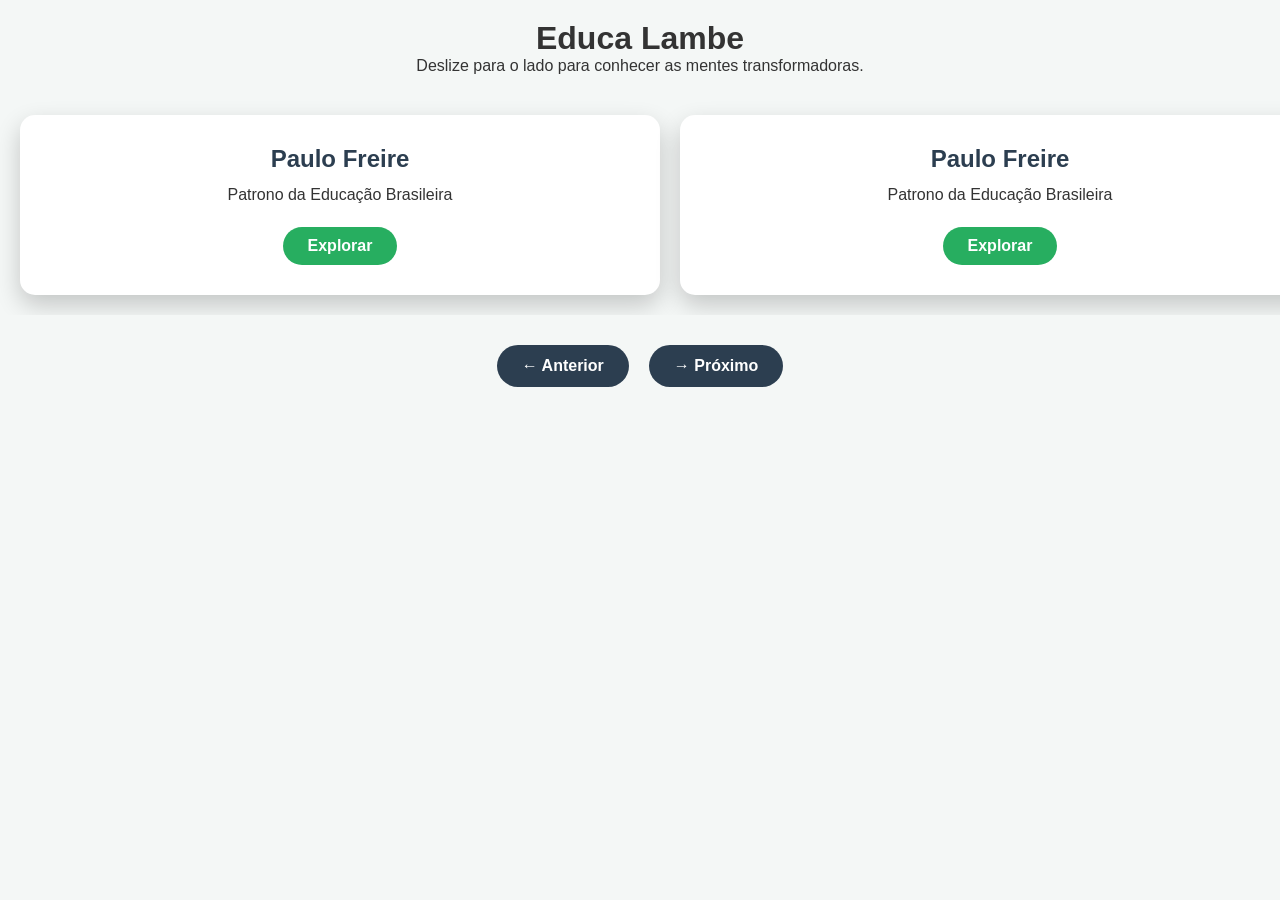
==== index.html @ f8414c54 "Estrutura da página inicial" ====
<!DOCTYPE html>
<html lang="pt-BR">
<head>
    <meta charset="UTF-8">
    <meta name="viewport" content="width=device-width, initial-scale=1.0">
    <title>EducaLambe</title>
    <link rel="stylesheet" href="css/style.css">
</head>
<body>
    <header class="cabecalho">
        <h1>Educa Lambe</h1>
        <p>Deslize para o lado para conhecer as mentes transformadoras.</p>
    </header>
    
    <main class="container">
        <section class="carrossel-swipe">

            <!-- Modelo Card -->
             <article class="cartao">
                <div class="cartao-conteudo">
                    <h2>Paulo Freire</h2>
                    <p>Patrono da Educação Brasileira</p>
                    <a href="paulo-freire.html" class="botao">Explorar</a>
                </div>
             </article>

              <article class="cartao">
                <div class="cartao-conteudo">
                    <h2>Paulo Freire</h2>
                    <p>Patrono da Educação Brasileira</p>
                    <a href="paulo-freire.html" class="botao">Explorar</a>
                </div>
             </article>

              <article class="cartao">
                <div class="cartao-conteudo">
                    <h2>Paulo Freire</h2>
                    <p>Patrono da Educação Brasileira</p>
                    <a href="paulo-freire.html" class="botao">Explorar</a>
                </div>
             </article>
        </section>

        <div class="controles-navegacao">
            <button id="btn-anterior" class="btn-nav">&larr; Anterior</button>
            <button id="btn-proximo" class="btn-nav">&rarr; Próximo</button>
        </div>

    </main>
    <script src="js/script.js"></script>
</body>
</html>
---- css/style.css ----
/*--- Configurações Gerais ---*/
* {
    margin: 0;
    padding: 0;
    box-sizing: border-box;
    font-family: Arial, sans-serif;
}

body {
    background-color: #f4f7f6;
    color: #333;
    overflow-x: hidden;
}

.cabecalho {
    text-align: center;
    padding: 20px;
}

/* -- Carrossel --*/
.carrossel-swipe {
    display: flex;
    overflow-x: auto;
    scroll-snap-type: x mandatory;
    gap: 20px;
    padding: 20px;
    scrollbar-width: none;
}

.carrossel-swipe::-webkit-scrollbar {
    display: none;
}

/*-- Cartões --*/
.cartao {
    flex: 0 0 80vw;
    background-color: #ffffff;
    border-radius: 15px;
    box-shadow: 0 5px 15px rgba(0, 0, 0, 0.1);
    scroll-snap-align: center;
    padding: 30px 20px;
    text-align: center;

    /* Prepara o cartão para a animação em JS */
    transition: transform 0.4s ease, opacity 0.4s ease, box-shadow 0.4s ease;
    opacity: 0.5;
    transform: scale(0.9);
}

/* Dinamismo do Cartão controlado em JS */
.cartao.ativo {
    opacity: 1;
    transform: scale(1);
    box-shadow: 0 10px 25px rgba(0,0,0,0.2);
}

/*-- Textos e botões --*/
.cartao h2 {
    color: #2c3e50;
    margin-bottom: 10px;
}

.cartao p {
    margin-bottom: 20px;
    line-height: 1.5;
}

.botao {
    display: inline-block;
    background-color: #27ae60;
    color: white;
    text-decoration: none;
    padding: 10px 25px;
    border-radius: 25px;
    font-weight: bold;
}

/* --- 6. CONTROLES DE NAVEGAÇÃO (DESKTOP) --- */
.controles-navegacao {
    display: none;
    justify-content: center;
    gap: 20px;
    margin-top: 30px;
}

.btn-nav {
    background-color: #2c3e50;
    color: white;
    border: none;
    padding: 12px 25px;
    border-radius: 30px;
    cursor: pointer;
    font-weight: bold;
    font-size: 1rem;
    transition: background-color 0.3s ease; /* Animação de mudança de cor */
}

.btn-nav:hover {
    background-color: #27ae60;
}

/* --- 7. ADAPTAÇÃO PARA TELAS GRANDES (Media Query) --- */
/* Se a tela tiver pelo menos 768px de largura (Tablets deitados e Computadores) */
@media (min-width: 768px) {
    
    .controles-navegacao {
        display: flex; 
    }

    .cartao {
        flex: 0 0 50vw;
    }
}
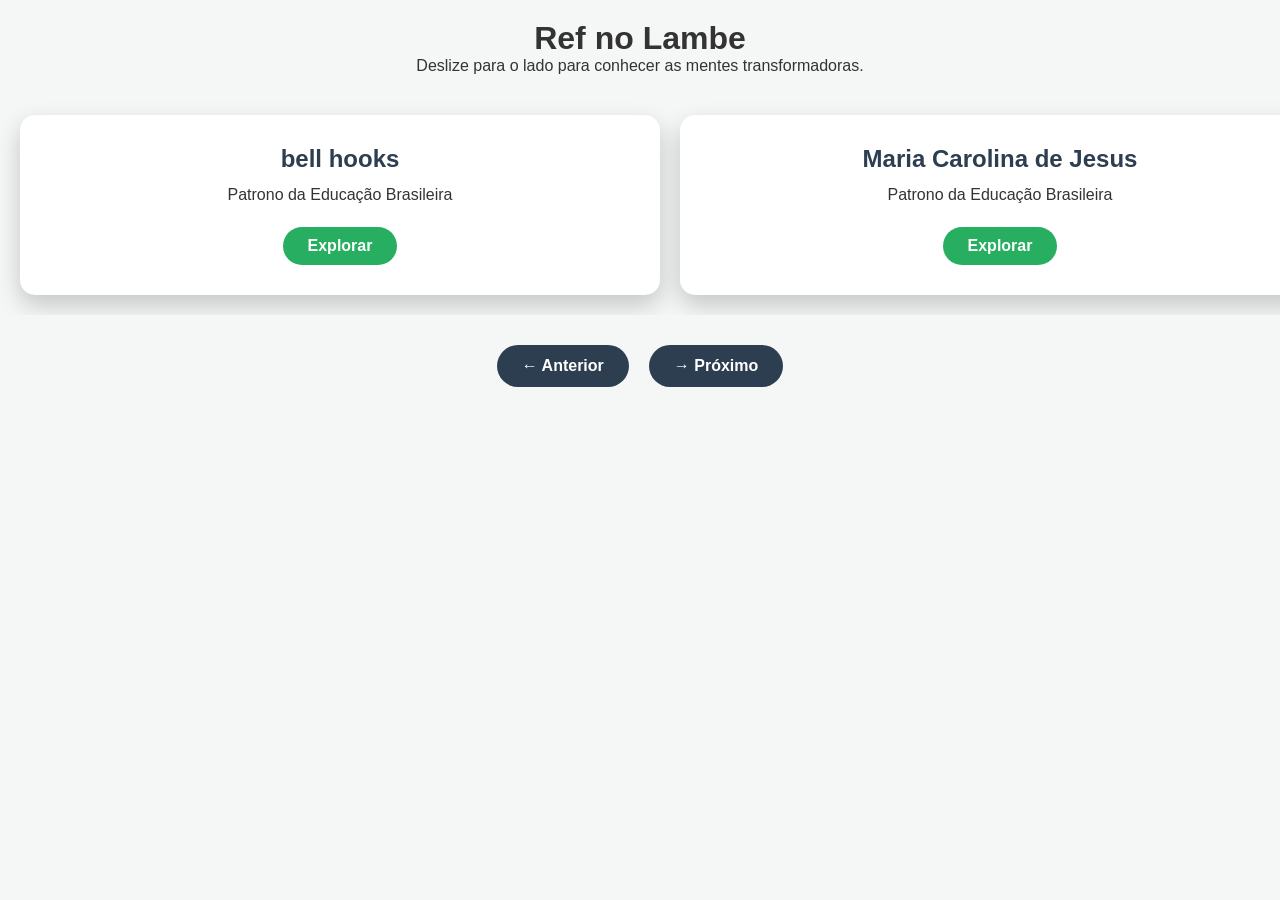
==== commit c7c24fec: "Add: Estruturas das páginas das personalidades" ====
--- a/index.html
+++ b/index.html
@@ -3,12 +3,12 @@
 <head>
     <meta charset="UTF-8">
     <meta name="viewport" content="width=device-width, initial-scale=1.0">
-    <title>EducaLambe</title>
+    <title>Ref no Lambe</title>
     <link rel="stylesheet" href="css/style.css">
 </head>
 <body>
     <header class="cabecalho">
-        <h1>Educa Lambe</h1>
+        <h1>Ref no Lambe</h1>
         <p>Deslize para o lado para conhecer as mentes transformadoras.</p>
     </header>
     
@@ -18,25 +18,25 @@
             <!-- Modelo Card -->
              <article class="cartao">
                 <div class="cartao-conteudo">
-                    <h2>Paulo Freire</h2>
+                    <h2>bell hooks</h2>
                     <p>Patrono da Educação Brasileira</p>
-                    <a href="paulo-freire.html" class="botao">Explorar</a>
+                    <a href="bell-hooks.html" class="botao">Explorar</a>
                 </div>
              </article>
 
               <article class="cartao">
                 <div class="cartao-conteudo">
-                    <h2>Paulo Freire</h2>
+                    <h2>Maria Carolina de Jesus</h2>
                     <p>Patrono da Educação Brasileira</p>
-                    <a href="paulo-freire.html" class="botao">Explorar</a>
+                    <a href="maria-carolina-de-jesus.html" class="botao">Explorar</a>
                 </div>
              </article>
 
               <article class="cartao">
                 <div class="cartao-conteudo">
-                    <h2>Paulo Freire</h2>
+                    <h2>Nadejda Krupskaya</h2>
                     <p>Patrono da Educação Brasileira</p>
-                    <a href="paulo-freire.html" class="botao">Explorar</a>
+                    <a href="nadejda-krupskaya.html" class="botao">Explorar</a>
                 </div>
              </article>
         </section>
--- a/css/style.css
+++ b/css/style.css
@@ -110,4 +110,64 @@
     .cartao {
         flex: 0 0 50vw;
     }
+}
+
+/* --- 8. PÁGINAS INTERNAS (BIOGRAFIAS) --- */
+
+.cabecalho-interno {
+    padding: 20px;
+    background-color: #ffffff;
+    box-shadow: 0 2px 5px rgba(0,0,0,0.05);
+    position: sticky;
+    top: 0;
+    z-index: 10;
+}
+
+.btn-voltar {
+    text-decoration: none;
+    color: #27ae60;
+    font-weight: bold;
+    font-size: 1.1rem;
+}
+
+.container-leitura {
+    padding: 0 0 40px 0;
+}
+
+.foto-destaque {
+    width: 100%;
+    height: auto;
+    display: block;
+}
+
+.conteudo-texto {
+    padding: 30px 20px;
+    background-color: #ffffff;
+    margin-top: -20px;
+    border-radius: 20px 20px 0 0;
+    position: relative; 
+}
+
+.conteudo-texto h1 {
+    color: #2c3e50;
+    margin-bottom: 5px;
+    font-size: 2rem;
+}
+
+.subtitulo {
+    color: #27ae60;
+    margin-bottom: 25px;
+    font-weight: normal;
+}
+
+.conteudo-texto h2 {
+    color: #2c3e50;
+    margin: 25px 0 10px 0;
+}
+
+.conteudo-texto p {
+    line-height: 1.7;
+    margin-bottom: 15px;
+    color: #444444;
+    font-size: 1.05rem;
 }
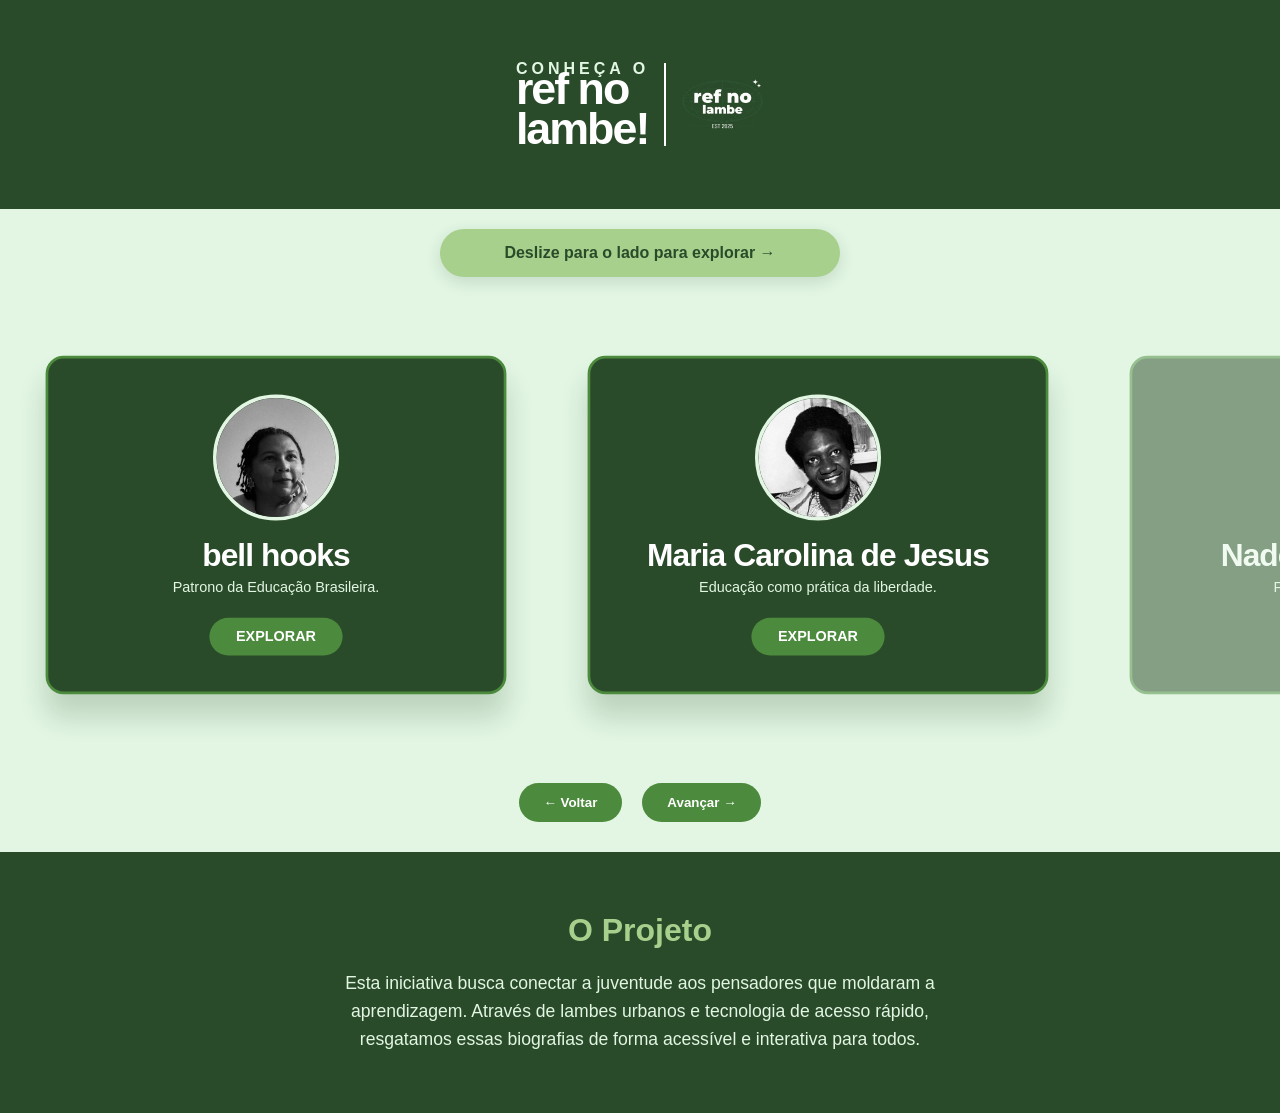
==== commit 4dac41c2: "Update: atualização visual com nova identidade na página inicial" ====
--- a/index.html
+++ b/index.html
@@ -3,50 +3,73 @@
 <head>
     <meta charset="UTF-8">
     <meta name="viewport" content="width=device-width, initial-scale=1.0">
-    <title>Ref no Lambe</title>
+    <title>Ref no Lambe!</title>
     <link rel="stylesheet" href="css/style.css">
+    <link rel="icon" type="image/png"  href="assets/logo.png">
 </head>
 <body>
-    <header class="cabecalho">
-        <h1>Ref no Lambe</h1>
-        <p>Deslize para o lado para conhecer as mentes transformadoras.</p>
-    </header>
-    
+
+    <!-- 1. CABEÇALHO HERO -->
+    <header class="hero-cabecalho">
+    <div class="cabecalho-container">
+        <div class="titulo-container">
+            <span class="subtitulo-hero">CONHEÇA O</span>
+            <h1>Ref no<br>Lambe!</h1>
+        </div>
+        <img src="assets/logo.png" alt="Logo Ref no Lambe" class="logo-topo">
+    </div>
+</header>
+
+    <!-- 2. CAIXA DE INSTRUÇÃO -->
+    <div class="instrucao-destaque">
+        <p>Deslize para o lado para explorar &rarr;</p>
+    </div>
+
+    <!-- 3. CARROSSEL COM FLUTUAÇÃO -->
     <main class="container">
         <section class="carrossel-swipe">
-
-            <!-- Modelo Card -->
-             <article class="cartao">
+            
+            <article class="cartao">
+                <img src="assets/bell-hooks.jpeg" alt="Foto de bell hooks" class="foto-cartao">
                 <div class="cartao-conteudo">
                     <h2>bell hooks</h2>
-                    <p>Patrono da Educação Brasileira</p>
+                    <p>Patrono da Educação Brasileira.</p>
                     <a href="bell-hooks.html" class="botao">Explorar</a>
                 </div>
-             </article>
+            </article>
 
-              <article class="cartao">
+            <article class="cartao">
+                <img src="assets/maria-carolina.jpeg" alt="Foto de Maria Carolina de Jesus" class="foto-cartao">
                 <div class="cartao-conteudo">
                     <h2>Maria Carolina de Jesus</h2>
-                    <p>Patrono da Educação Brasileira</p>
+                    <p>Educação como prática da liberdade.</p>
                     <a href="maria-carolina-de-jesus.html" class="botao">Explorar</a>
                 </div>
-             </article>
+            </article>
 
-              <article class="cartao">
+            <article class="cartao">
+                <img src="assets/krupskaya.jpeg" alt="Foto de Nadejda Krupskaya" class="foto-cartao">
                 <div class="cartao-conteudo">
                     <h2>Nadejda Krupskaya</h2>
-                    <p>Patrono da Educação Brasileira</p>
+                    <p>Foco na autonomia infantil.</p>
                     <a href="nadejda-krupskaya.html" class="botao">Explorar</a>
                 </div>
-             </article>
+            </article>
+
         </section>
 
         <div class="controles-navegacao">
-            <button id="btn-anterior" class="btn-nav">&larr; Anterior</button>
-            <button id="btn-proximo" class="btn-nav">&rarr; Próximo</button>
+            <button id="btn-anterior" class="btn-nav">&larr; Voltar</button>
+            <button id="btn-proximo" class="btn-nav">Avançar &rarr;</button>
         </div>
+    </main>
 
-    </main>
+    <!-- 4. SEÇÃO SOBRE O PROJETO -->
+    <section class="sobre-nos">
+        <h2>O Projeto</h2>
+        <p>Esta iniciativa busca conectar a juventude aos pensadores que moldaram a aprendizagem. Através de lambes urbanos e tecnologia de acesso rápido, resgatamos essas biografias de forma acessível e interativa para todos.</p>
+    </section>
+
     <script src="js/script.js"></script>
 </body>
 </html>
--- a/css/style.css
+++ b/css/style.css
@@ -1,29 +1,95 @@
-/*--- Configurações Gerais ---*/
+/* --- 1. VARIÁVEIS DA NOSSA PALETA DE CORES --- */
+
+:root {
+    --verde-fundo: #E2F6E3;    
+    --verde-claro: #A8D08D;    
+    --verde-medio: #4C8B3D;      
+    --verde-escuro: #2A4B2A;     
+}
+
+/* --- 2. CONFIGURAÇÕES GERAIS --- */
 * {
     margin: 0;
     padding: 0;
     box-sizing: border-box;
-    font-family: Arial, sans-serif;
+    font-family: 'Arial Black', Impact, Arial, sans-serif; 
 }
 
 body {
-    background-color: #f4f7f6;
-    color: #333;
+    background-color: var(--verde-fundo); 
+    color: var(--verde-escuro);           
     overflow-x: hidden;
 }
 
-.cabecalho {
-    text-align: center;
+/* --- 3. CABEÇALHO HERO --- */
+.hero-cabecalho {
+    text-align: center;
+    padding: 40px;
+    background-color: var(--verde-escuro);
+}
+
+.subtitulo-hero {
+    display: block;
+    font-size: 1rem;
+    letter-spacing: 4px;
+    color: var(--verde-fundo);
+    text-transform: uppercase;
+    font-family: Arial, sans-serif;
+    font-weight: bold;
+    margin-bottom: -10px; 
+}
+
+.hero-cabecalho h1 {
+    font-size: 2.8rem; 
+    font-weight: 900;
+    line-height: 0.9; 
+    letter-spacing: -2px;
+    text-transform: lowercase; 
+    color: white;
+}
+
+/* --- 4. CAIXA DE INSTRUÇÃO (Estilo pílula base do cartaz) --- */
+.instrucao-destaque {
+    background-color: var(--verde-claro);
+    color: var(--verde-escuro);
+    text-align: center;
+    padding: 15px 25px;
+    margin: 20px auto 30px;
+    width: 85%;
+    max-width: 400px;
+    border-radius: 50px;
+    font-family: Arial, sans-serif;
+    font-weight: bold;
+    font-size: 1rem;
+    box-shadow: 0 5px 15px rgba(42, 75, 42, 0.15);
+}
+
+.cabecalho-container {
+    display: flex;
+    align-items: center; 
+    justify-content: center;
+    gap: 15px; 
     padding: 20px;
 }
 
-/* -- Carrossel --*/
+.logo-topo {
+    width: 100px;
+    height: auto;
+    border-left: 2px solid white;
+    padding-left: 15px;
+}
+
+.titulo-container {
+    text-align: left;
+}
+
+/* --- 5. O CARROSSEL E OS CARTÕES --- */
 .carrossel-swipe {
     display: flex;
     overflow-x: auto;
     scroll-snap-type: x mandatory;
-    gap: 20px;
-    padding: 20px;
+    gap: 30px;
+    padding: 30px 20px 60px;
     scrollbar-width: none;
 }
 
@@ -31,143 +97,121 @@
     display: none;
 }
 
-/*-- Cartões --*/
 .cartao {
-    flex: 0 0 80vw;
-    background-color: #ffffff;
-    border-radius: 15px;
-    box-shadow: 0 5px 15px rgba(0, 0, 0, 0.1);
+    flex: 0 0 75vw;
+    background-color: var(--verde-escuro);
+    border-radius: 20px;
     scroll-snap-align: center;
-    padding: 30px 20px;
-    text-align: center;
-
-    /* Prepara o cartão para a animação em JS */
+    padding: 40px 20px;
+    text-align: center;
+    border: 3px solid var(--verde-medio);
+    
     transition: transform 0.4s ease, opacity 0.4s ease, box-shadow 0.4s ease;
     opacity: 0.5;
     transform: scale(0.9);
 }
 
-/* Dinamismo do Cartão controlado em JS */
+.foto-cartao {
+    width: 140px;          
+    height: 140px;         
+    object-fit: cover;     
+    object-position: top;  
+    border-radius: 50%;    
+    border: 4px solid var(--verde-fundo); 
+    margin: 0 auto 20px auto; 
+    display: block;
+}
+
+/* --- 6. ANIMAÇÃO DE FLUTUAÇÃO DO CARTÃO ATIVO --- */
+
+@keyframes flutuacao {
+    0% { transform: scale(1.05) translateY(0px); }
+    50% { transform: scale(1.05) translateY(-15px); } 
+    100% { transform: scale(1.05) translateY(0px); } 
+}
+
 .cartao.ativo {
     opacity: 1;
-    transform: scale(1);
-    box-shadow: 0 10px 25px rgba(0,0,0,0.2);
-}
-
-/*-- Textos e botões --*/
+    box-shadow: 0 25px 30px rgba(42, 75, 42, 0.2);
+    
+    /* Chama a animação infinita de 3 segundos */
+    animation: flutuacao 3s ease-in-out infinite;
+}
+
 .cartao h2 {
-    color: #2c3e50;
+    font-size: 2.2rem;
     margin-bottom: 10px;
+    line-height: 1;
+    letter-spacing: -1px;
+    color: white;
 }
 
 .cartao p {
-    margin-bottom: 20px;
-    line-height: 1.5;
+    font-family: Arial, sans-serif;
+    margin-bottom: 25px;
+    color: var(--verde-fundo);
 }
 
 .botao {
     display: inline-block;
-    background-color: #27ae60;
-    color: white;
+    background-color: var(--verde-medio);
+    color: #ffffff;
     text-decoration: none;
-    padding: 10px 25px;
-    border-radius: 25px;
-    font-weight: bold;
-}
-
-/* --- 6. CONTROLES DE NAVEGAÇÃO (DESKTOP) --- */
+    padding: 12px 30px;
+    border-radius: 50px;
+    font-family: Arial, sans-serif;
+    font-weight: bold;
+    text-transform: uppercase;
+    transition: background-color 0.3s;
+}
+
+.botao:hover {
+    background-color: var(--verde-escuro);
+}
+
+/* --- 7. SEÇÃO SOBRE O PROJETO --- */
+.sobre-nos {
+    background-color: var(--verde-escuro);
+    color: var(--verde-fundo);
+    padding: 60px 25px;
+    text-align: center;
+}
+
+.sobre-nos h2 {
+    font-size: 2rem;
+    margin-bottom: 20px;
+    color: var(--verde-claro);
+}
+
+.sobre-nos p {
+    font-family: Arial, sans-serif;
+    line-height: 1.6;
+    font-size: 1.1rem;
+    max-width: 600px;
+    margin: 0 auto;
+}
+
+/* --- 8. CONTROLES DE NAVEGAÇÃO DESKTOP --- */
 .controles-navegacao {
-    display: none;
-    justify-content: center;
-    gap: 20px;
-    margin-top: 30px;
+    display: none; 
+    justify-content: center; 
+    gap: 20px; 
+    margin-top: 10px;
+    margin-bottom: 30px;
 }
 
 .btn-nav {
-    background-color: #2c3e50;
+    background-color: var(--verde-medio);
     color: white;
     border: none;
     padding: 12px 25px;
     border-radius: 30px;
     cursor: pointer;
-    font-weight: bold;
-    font-size: 1rem;
-    transition: background-color 0.3s ease; /* Animação de mudança de cor */
-}
-
-.btn-nav:hover {
-    background-color: #27ae60;
-}
-
-/* --- 7. ADAPTAÇÃO PARA TELAS GRANDES (Media Query) --- */
-/* Se a tela tiver pelo menos 768px de largura (Tablets deitados e Computadores) */
+    font-family: Arial, sans-serif;
+    font-weight: bold;
+}
+
 @media (min-width: 768px) {
-    
-    .controles-navegacao {
-        display: flex; 
-    }
-
-    .cartao {
-        flex: 0 0 50vw;
-    }
-}
-
-/* --- 8. PÁGINAS INTERNAS (BIOGRAFIAS) --- */
-
-.cabecalho-interno {
-    padding: 20px;
-    background-color: #ffffff;
-    box-shadow: 0 2px 5px rgba(0,0,0,0.05);
-    position: sticky;
-    top: 0;
-    z-index: 10;
-}
-
-.btn-voltar {
-    text-decoration: none;
-    color: #27ae60;
-    font-weight: bold;
-    font-size: 1.1rem;
-}
-
-.container-leitura {
-    padding: 0 0 40px 0;
-}
-
-.foto-destaque {
-    width: 100%;
-    height: auto;
-    display: block;
-}
-
-.conteudo-texto {
-    padding: 30px 20px;
-    background-color: #ffffff;
-    margin-top: -20px;
-    border-radius: 20px 20px 0 0;
-    position: relative; 
-}
-
-.conteudo-texto h1 {
-    color: #2c3e50;
-    margin-bottom: 5px;
-    font-size: 2rem;
-}
-
-.subtitulo {
-    color: #27ae60;
-    margin-bottom: 25px;
-    font-weight: normal;
-}
-
-.conteudo-texto h2 {
-    color: #2c3e50;
-    margin: 25px 0 10px 0;
-}
-
-.conteudo-texto p {
-    line-height: 1.7;
-    margin-bottom: 15px;
-    color: #444444;
-    font-size: 1.05rem;
+    .controles-navegacao { display: flex; }
+    .cartao { flex: 0 0 40vw; }
 }
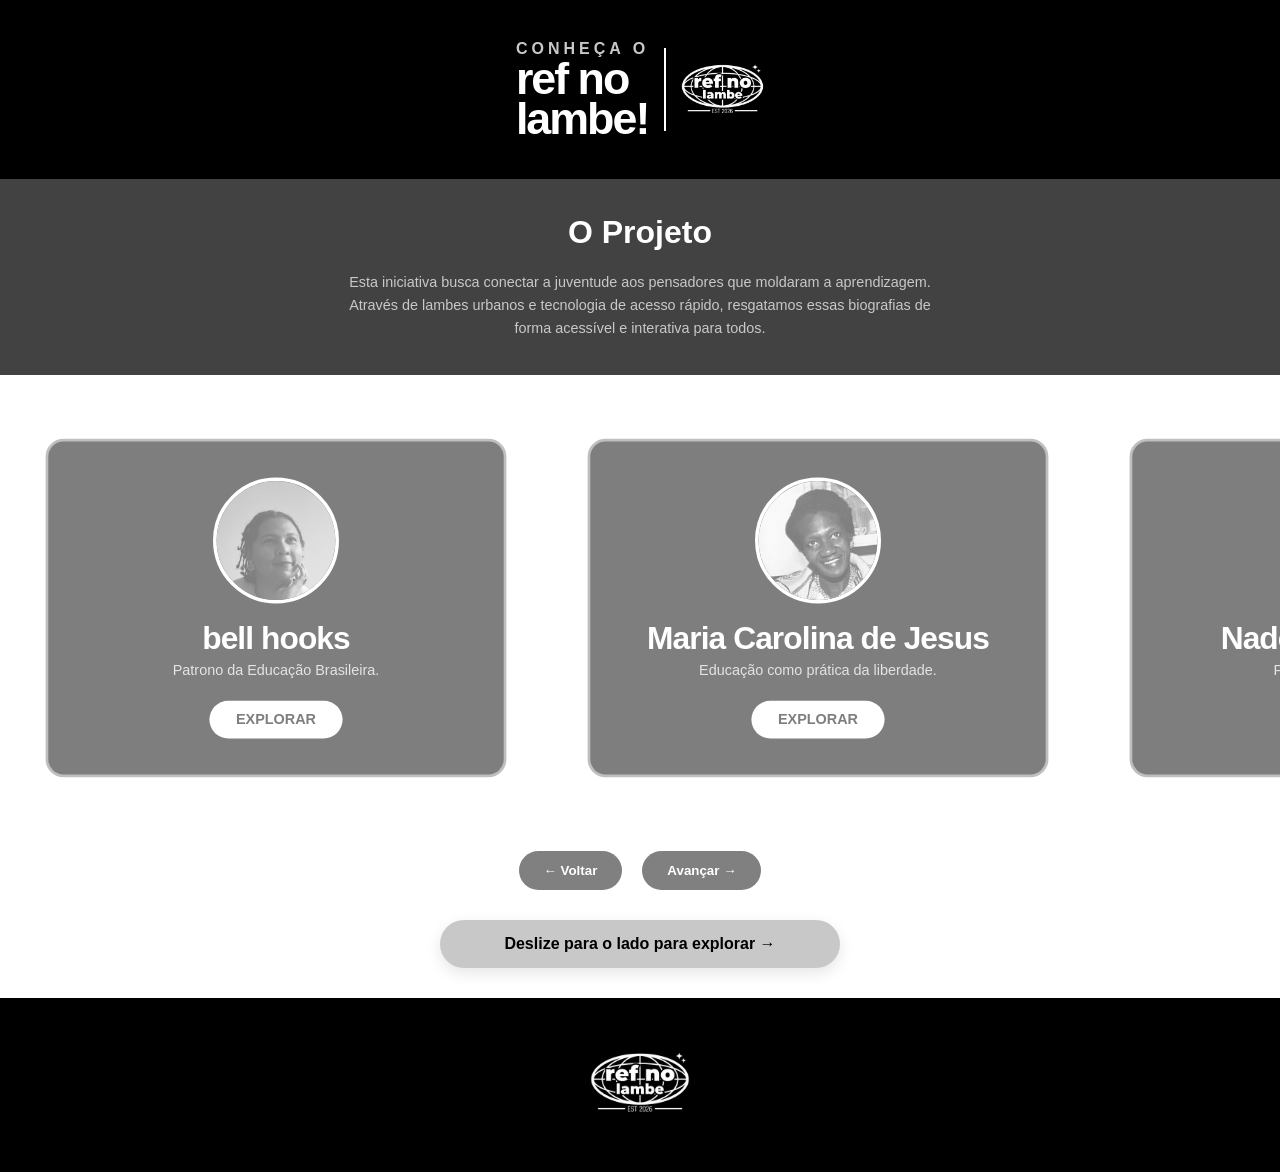
==== commit a57cdad5: "Alt: Mudanças na identidade visual" ====
--- a/index.html
+++ b/index.html
@@ -1,34 +1,40 @@
 <!DOCTYPE html>
 <html lang="pt-BR">
+
 <head>
     <meta charset="UTF-8">
     <meta name="viewport" content="width=device-width, initial-scale=1.0">
     <title>Ref no Lambe!</title>
     <link rel="stylesheet" href="css/style.css">
-    <link rel="icon" type="image/png"  href="assets/logo.png">
+    <link rel="icon" type="image/png" href="assets/logo.png">
 </head>
+
 <body>
 
     <!-- 1. CABEÇALHO HERO -->
     <header class="hero-cabecalho">
-    <div class="cabecalho-container">
-        <div class="titulo-container">
-            <span class="subtitulo-hero">CONHEÇA O</span>
-            <h1>Ref no<br>Lambe!</h1>
+        <div class="cabecalho-container">
+            <div class="titulo-container">
+                <span class="subtitulo-hero">CONHEÇA O</span>
+                <h1>Ref no<br>Lambe!</h1>
+            </div>
+            <img src="assets/logo.png" alt="Logo Ref no Lambe" class="logo-topo">
         </div>
-        <img src="assets/logo.png" alt="Logo Ref no Lambe" class="logo-topo">
-    </div>
-</header>
+    </header>
 
-    <!-- 2. CAIXA DE INSTRUÇÃO -->
-    <div class="instrucao-destaque">
-        <p>Deslize para o lado para explorar &rarr;</p>
-    </div>
+    <!-- 2. Breve descrição -->
+    <section class="sobre-nos">
+        <h2>O Projeto</h2>
+        <p>Esta iniciativa busca conectar a juventude aos pensadores que moldaram a aprendizagem. Através de lambes
+            urbanos e tecnologia de acesso rápido, resgatamos essas biografias de forma acessível e interativa para
+            todos.</p>
+    </section>
+    
 
     <!-- 3. CARROSSEL COM FLUTUAÇÃO -->
     <main class="container">
         <section class="carrossel-swipe">
-            
+
             <article class="cartao">
                 <img src="assets/bell-hooks.jpeg" alt="Foto de bell hooks" class="foto-cartao">
                 <div class="cartao-conteudo">
@@ -64,12 +70,16 @@
         </div>
     </main>
 
-    <!-- 4. SEÇÃO SOBRE O PROJETO -->
-    <section class="sobre-nos">
-        <h2>O Projeto</h2>
-        <p>Esta iniciativa busca conectar a juventude aos pensadores que moldaram a aprendizagem. Através de lambes urbanos e tecnologia de acesso rápido, resgatamos essas biografias de forma acessível e interativa para todos.</p>
+    <!-- 4. Instrução -->
+    <div class="instrucao-destaque">
+        <p>Deslize para o lado para explorar &rarr;</p>
+    </div>
+
+    <section class="botton">
+        <img src="assets/logo.png" alt="Logo Ref no Lambe" class="logo-base">
     </section>
 
     <script src="js/script.js"></script>
 </body>
+
 </html>
--- a/css/style.css
+++ b/css/style.css
@@ -1,13 +1,14 @@
-/* --- 1. VARIÁVEIS DA NOSSA PALETA DE CORES --- */
-
+/* --- 1. VARIÁVEIS DA NOSSA PALETA DE CORES MONOCROMÁTICA ---*/
 :root {
-    --verde-fundo: #E2F6E3;    
-    --verde-claro: #A8D08D;    
-    --verde-medio: #4C8B3D;      
-    --verde-escuro: #2A4B2A;     
-}
-
-/* --- 2. CONFIGURAÇÕES GERAIS --- */
+    --cor-fundo-geral: #ffffff; 
+    --cor-texto-escuro: #000000; 
+    --cor-bloco-escuro: #424242;  
+    --cor-elemento-medio: #808080;
+    --cor-bloco-claro: #c8c8c8;    
+}
+
+/* --- 2. CONFIGURAÇÕES GERAIS --- 
+   Zera as margens padrão do navegador e define a fonte marcante do projeto. */
 * {
     margin: 0;
     padding: 0;
@@ -16,27 +17,27 @@
 }
 
 body {
-    background-color: var(--verde-fundo); 
-    color: var(--verde-escuro);           
+    background-color: var(--cor-fundo-geral); 
+    color: var(--cor-texto-escuro);           
     overflow-x: hidden;
 }
 
 /* --- 3. CABEÇALHO HERO --- */
+   
 .hero-cabecalho {
     text-align: center;
-    padding: 40px;
-    background-color: var(--verde-escuro);
+    padding: 20px;
+    background-color: var(--cor-texto-escuro);
 }
 
 .subtitulo-hero {
     display: block;
     font-size: 1rem;
     letter-spacing: 4px;
-    color: var(--verde-fundo);
+    color: var(--cor-bloco-claro); 
     text-transform: uppercase;
     font-family: Arial, sans-serif;
     font-weight: bold;
-    margin-bottom: -10px; 
 }
 
 .hero-cabecalho h1 {
@@ -45,13 +46,13 @@
     line-height: 0.9; 
     letter-spacing: -2px;
     text-transform: lowercase; 
-    color: white;
-}
-
-/* --- 4. CAIXA DE INSTRUÇÃO (Estilo pílula base do cartaz) --- */
+    color: #ffffff; 
+}
+
+/* --- 4. CAIXA DE INSTRUÇÃO --- */
 .instrucao-destaque {
-    background-color: var(--verde-claro);
-    color: var(--verde-escuro);
+    background-color: var(--cor-bloco-claro);
+    color: var(--cor-texto-escuro);
     text-align: center;
     padding: 15px 25px;
     margin: 20px auto 30px;
@@ -61,7 +62,7 @@
     font-family: Arial, sans-serif;
     font-weight: bold;
     font-size: 1rem;
-    box-shadow: 0 5px 15px rgba(42, 75, 42, 0.15);
+    box-shadow: 0 5px 15px rgba(0, 0, 0, 0.1); /* Sombra suave preta */
 }
 
 .cabecalho-container {
@@ -70,13 +71,19 @@
     justify-content: center;
     gap: 15px; 
     padding: 20px;
+    width: 100%;
 }
 
 .logo-topo {
     width: 100px;
     height: auto;
-    border-left: 2px solid white;
+    border-left: 2px solid #ffffff;
     padding-left: 15px;
+}
+
+.logo-base {
+    width: 100px;
+    height: auto;
 }
 
 .titulo-container {
@@ -89,7 +96,7 @@
     overflow-x: auto;
     scroll-snap-type: x mandatory;
     gap: 30px;
-    padding: 30px 20px 60px;
+    padding: 45px 20px;
     scrollbar-width: none;
 }
 
@@ -99,13 +106,12 @@
 
 .cartao {
     flex: 0 0 75vw;
-    background-color: var(--verde-escuro);
+    background-color: var(--cor-texto-escuro);
     border-radius: 20px;
     scroll-snap-align: center;
     padding: 40px 20px;
     text-align: center;
-    border: 3px solid var(--verde-medio);
-    
+    border: 3px solid var(--cor-elemento-medio);
     transition: transform 0.4s ease, opacity 0.4s ease, box-shadow 0.4s ease;
     opacity: 0.5;
     transform: scale(0.9);
@@ -117,13 +123,12 @@
     object-fit: cover;     
     object-position: top;  
     border-radius: 50%;    
-    border: 4px solid var(--verde-fundo); 
+    border: 4px solid var(--cor-fundo-geral);
     margin: 0 auto 20px auto; 
     display: block;
 }
 
 /* --- 6. ANIMAÇÃO DE FLUTUAÇÃO DO CARTÃO ATIVO --- */
-
 @keyframes flutuacao {
     0% { transform: scale(1.05) translateY(0px); }
     50% { transform: scale(1.05) translateY(-15px); } 
@@ -132,9 +137,7 @@
 
 .cartao.ativo {
     opacity: 1;
-    box-shadow: 0 25px 30px rgba(42, 75, 42, 0.2);
-    
-    /* Chama a animação infinita de 3 segundos */
+    box-shadow: 0 25px 30px rgba(0, 0, 0, 0.25);
     animation: flutuacao 3s ease-in-out infinite;
 }
 
@@ -143,19 +146,19 @@
     margin-bottom: 10px;
     line-height: 1;
     letter-spacing: -1px;
-    color: white;
+    color: #ffffff;
 }
 
 .cartao p {
     font-family: Arial, sans-serif;
     margin-bottom: 25px;
-    color: var(--verde-fundo);
+    color: var(--cor-bloco-claro);
 }
 
 .botao {
     display: inline-block;
-    background-color: var(--verde-medio);
-    color: #ffffff;
+    background-color: var(--cor-fundo-geral);
+    color: var(--cor-texto-escuro);
     text-decoration: none;
     padding: 12px 30px;
     border-radius: 50px;
@@ -166,29 +169,38 @@
 }
 
 .botao:hover {
-    background-color: var(--verde-escuro);
+    background-color: var(--cor-texto-escuro);
 }
 
 /* --- 7. SEÇÃO SOBRE O PROJETO --- */
 .sobre-nos {
-    background-color: var(--verde-escuro);
-    color: var(--verde-fundo);
-    padding: 60px 25px;
+    background-color: var(--cor-bloco-escuro);
+    color: var(--cor-fundo-geral);
+    padding: 35px 25px;
     text-align: center;
 }
 
 .sobre-nos h2 {
     font-size: 2rem;
     margin-bottom: 20px;
-    color: var(--verde-claro);
+    color: var(--cor-fundo-geral);
 }
 
 .sobre-nos p {
     font-family: Arial, sans-serif;
     line-height: 1.6;
-    font-size: 1.1rem;
+    font-size: 0.9rem;
     max-width: 600px;
     margin: 0 auto;
+    color: var(--cor-bloco-claro)
+}
+
+/* -- Config Botton --*/
+.botton {
+    background-color: var(--cor-texto-escuro);
+    color: var(--cor-fundo-geral);
+    padding: 35px 25px;
+    text-align: center;
 }
 
 /* --- 8. CONTROLES DE NAVEGAÇÃO DESKTOP --- */
@@ -201,7 +213,7 @@
 }
 
 .btn-nav {
-    background-color: var(--verde-medio);
+    background-color: var(--cor-elemento-medio);
     color: white;
     border: none;
     padding: 12px 25px;
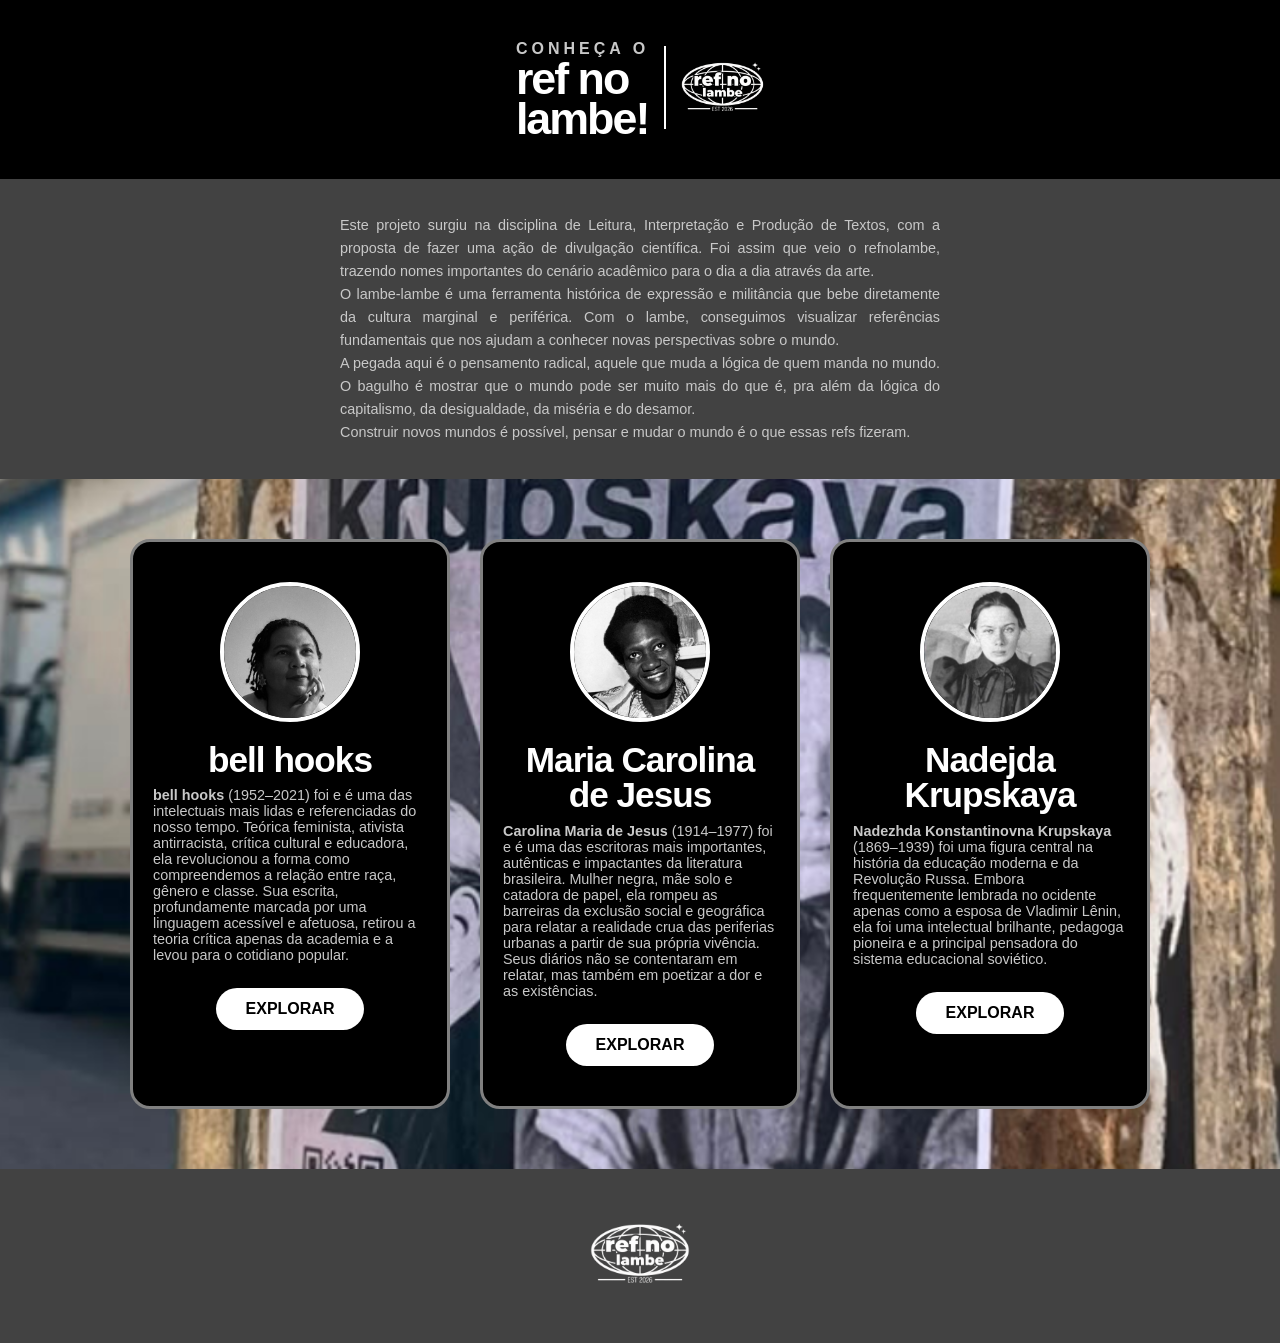
==== commit 1342ad9d: "Add: Versão final, configurada paginas de biografias e links" ====
--- a/index.html
+++ b/index.html
@@ -18,18 +18,29 @@
                 <span class="subtitulo-hero">CONHEÇA O</span>
                 <h1>Ref no<br>Lambe!</h1>
             </div>
-            <img src="assets/logo.png" alt="Logo Ref no Lambe" class="logo-topo">
+            <a href="index.html" class="link-logo">
+                <img src="assets/logo.png" alt="Logo Ref no Lambe" class="logo-topo">
+            </a>
         </div>
     </header>
 
     <!-- 2. Breve descrição -->
     <section class="sobre-nos">
-        <h2>O Projeto</h2>
-        <p>Esta iniciativa busca conectar a juventude aos pensadores que moldaram a aprendizagem. Através de lambes
-            urbanos e tecnologia de acesso rápido, resgatamos essas biografias de forma acessível e interativa para
-            todos.</p>
+        <p>Este projeto surgiu na disciplina de Leitura, Interpretação e Produção de Textos, com a proposta de fazer uma
+            ação de divulgação científica. Foi assim que veio o refnolambe, trazendo nomes importantes do cenário
+            acadêmico para o dia a dia através da arte. <br>
+
+            O lambe-lambe é uma ferramenta histórica de expressão e militância que bebe diretamente da cultura marginal
+            e periférica. Com o lambe, conseguimos visualizar referências fundamentais que nos ajudam a conhecer novas
+            perspectivas sobre o mundo. <br>
+
+            A pegada aqui é o pensamento radical, aquele que muda a lógica de quem manda no mundo. O bagulho é mostrar
+            que o mundo pode ser muito mais do que é, pra além da lógica do capitalismo, da desigualdade, da miséria e
+            do desamor. <br>
+
+            Construir novos mundos é possível, pensar e mudar o mundo é o que essas refs fizeram. </p>
     </section>
-    
+
 
     <!-- 3. CARROSSEL COM FLUTUAÇÃO -->
     <main class="container">
@@ -39,7 +50,12 @@
                 <img src="assets/bell-hooks.jpeg" alt="Foto de bell hooks" class="foto-cartao">
                 <div class="cartao-conteudo">
                     <h2>bell hooks</h2>
-                    <p>Patrono da Educação Brasileira.</p>
+                    <p><b>bell hooks</b> (1952–2021) foi e é uma das intelectuais mais lidas e referenciadas do nosso
+                        tempo. Teórica feminista, ativista antirracista, crítica cultural e educadora, ela revolucionou
+                        a forma como compreendemos a relação entre raça, gênero e classe.
+                        Sua escrita, profundamente marcada por uma linguagem acessível e afetuosa, retirou a teoria
+                        crítica apenas da academia e a levou para o cotidiano popular.
+                    </p>
                     <a href="bell-hooks.html" class="botao">Explorar</a>
                 </div>
             </article>
@@ -48,7 +64,7 @@
                 <img src="assets/maria-carolina.jpeg" alt="Foto de Maria Carolina de Jesus" class="foto-cartao">
                 <div class="cartao-conteudo">
                     <h2>Maria Carolina de Jesus</h2>
-                    <p>Educação como prática da liberdade.</p>
+                    <p><b>Carolina Maria de Jesus</b> (1914–1977) foi e é uma das escritoras mais importantes, autênticas e impactantes da literatura brasileira. Mulher negra, mãe solo e catadora de papel, ela rompeu as barreiras da exclusão social e geográfica para relatar a realidade crua das periferias urbanas a partir de sua própria vivência. Seus diários não se contentaram em relatar, mas também em poetizar a dor e as existências.</p>
                     <a href="maria-carolina-de-jesus.html" class="botao">Explorar</a>
                 </div>
             </article>
@@ -57,7 +73,10 @@
                 <img src="assets/krupskaya.jpeg" alt="Foto de Nadejda Krupskaya" class="foto-cartao">
                 <div class="cartao-conteudo">
                     <h2>Nadejda Krupskaya</h2>
-                    <p>Foco na autonomia infantil.</p>
+                    <p><b>Nadezhda Konstantinovna Krupskaya</b> (1869–1939) foi uma figura central na história da
+                        educação moderna e da Revolução Russa. Embora frequentemente lembrada no ocidente apenas como a
+                        esposa de Vladimir Lênin, ela foi uma intelectual brilhante, pedagoga pioneira e a principal
+                        pensadora do sistema educacional soviético.</p>
                     <a href="nadejda-krupskaya.html" class="botao">Explorar</a>
                 </div>
             </article>
@@ -75,7 +94,7 @@
         <p>Deslize para o lado para explorar &rarr;</p>
     </div>
 
-    <section class="botton">
+    <section class="bottom">
         <img src="assets/logo.png" alt="Logo Ref no Lambe" class="logo-base">
     </section>
 
--- a/css/style.css
+++ b/css/style.css
@@ -1,4 +1,4 @@
-/* --- 1. VARIÁVEIS DA NOSSA PALETA DE CORES MONOCROMÁTICA ---*/
+/* --- 1. VARIÁVEIS DA PALETA DE CORES MONOCROMÁTICA ---*/
 :root {
     --cor-fundo-geral: #ffffff; 
     --cor-texto-escuro: #000000; 
@@ -7,8 +7,7 @@
     --cor-bloco-claro: #c8c8c8;    
 }
 
-/* --- 2. CONFIGURAÇÕES GERAIS --- 
-   Zera as margens padrão do navegador e define a fonte marcante do projeto. */
+/* --- 2. CONFIGURAÇÕES GERAIS --- */
 * {
     margin: 0;
     padding: 0;
@@ -23,7 +22,6 @@
 }
 
 /* --- 3. CABEÇALHO HERO --- */
-   
 .hero-cabecalho {
     text-align: center;
     padding: 20px;
@@ -46,7 +44,7 @@
     line-height: 0.9; 
     letter-spacing: -2px;
     text-transform: lowercase; 
-    color: #ffffff; 
+    color: var(--cor-fundo-geral); 
 }
 
 /* --- 4. CAIXA DE INSTRUÇÃO --- */
@@ -62,7 +60,7 @@
     font-family: Arial, sans-serif;
     font-weight: bold;
     font-size: 1rem;
-    box-shadow: 0 5px 15px rgba(0, 0, 0, 0.1); /* Sombra suave preta */
+    box-shadow: 0 5px 15px rgba(0, 0, 0, 0.1);
 }
 
 .cabecalho-container {
@@ -77,7 +75,7 @@
 .logo-topo {
     width: 100px;
     height: auto;
-    border-left: 2px solid #ffffff;
+    border-left: 2px solid var(--cor-fundo-geral);
     padding-left: 15px;
 }
 
@@ -86,12 +84,19 @@
     height: auto;
 }
 
+.link-logo {
+    text-decoration: none;
+}
+
 .titulo-container {
     text-align: left;
 }
 
 /* --- 5. O CARROSSEL E OS CARTÕES --- */
 .carrossel-swipe {
+    background-image: url('../assets/background-krups.png');
+    background-size: cover;
+    background-position: center;
     display: flex;
     overflow-x: auto;
     scroll-snap-type: x mandatory;
@@ -110,11 +115,11 @@
     border-radius: 20px;
     scroll-snap-align: center;
     padding: 40px 20px;
-    text-align: center;
     border: 3px solid var(--cor-elemento-medio);
     transition: transform 0.4s ease, opacity 0.4s ease, box-shadow 0.4s ease;
     opacity: 0.5;
     transform: scale(0.9);
+    text-align: center;
 }
 
 .foto-cartao {
@@ -146,13 +151,16 @@
     margin-bottom: 10px;
     line-height: 1;
     letter-spacing: -1px;
-    color: #ffffff;
+    color: var(--cor-fundo-geral);
+    text-align: center;
 }
 
 .cartao p {
     font-family: Arial, sans-serif;
     margin-bottom: 25px;
     color: var(--cor-bloco-claro);
+    text-align: left;
+    font-size: 0.9rem;
 }
 
 .botao {
@@ -165,11 +173,12 @@
     font-family: Arial, sans-serif;
     font-weight: bold;
     text-transform: uppercase;
-    transition: background-color 0.3s;
+    transition: background-color 0.3s, color 0.3s;
 }
 
 .botao:hover {
     background-color: var(--cor-texto-escuro);
+    color: var(--cor-fundo-geral);
 }
 
 /* --- 7. SEÇÃO SOBRE O PROJETO --- */
@@ -177,13 +186,6 @@
     background-color: var(--cor-bloco-escuro);
     color: var(--cor-fundo-geral);
     padding: 35px 25px;
-    text-align: center;
-}
-
-.sobre-nos h2 {
-    font-size: 2rem;
-    margin-bottom: 20px;
-    color: var(--cor-fundo-geral);
 }
 
 .sobre-nos p {
@@ -192,11 +194,11 @@
     font-size: 0.9rem;
     max-width: 600px;
     margin: 0 auto;
-    color: var(--cor-bloco-claro)
-}
-
-/* -- Config Botton --*/
-.botton {
+    color: var(--cor-bloco-claro);
+    text-align: justify;
+}
+
+.bottom {
     background-color: var(--cor-texto-escuro);
     color: var(--cor-fundo-geral);
     padding: 35px 25px;
@@ -226,4 +228,292 @@
 @media (min-width: 768px) {
     .controles-navegacao { display: flex; }
     .cartao { flex: 0 0 40vw; }
-}+}
+
+/*-- Extra: Páginas complementares --*/
+.container-leitura {
+    position: relative;
+    max-width: 700px;
+    margin: 0 auto;
+    background-color: transparent;
+    padding: 0;
+}
+
+.foto-destaque {
+    position: sticky;
+    top: 0;
+    width: 100%;
+    height: 380px;
+    object-fit: cover;
+    object-position: center top;
+    z-index: 1;
+    border: none;
+    border-bottom: 3px solid var(--cor-bloco-escuro);
+    display: block;
+}
+
+.conteudo-texto {
+    position: relative;
+    z-index: 2;
+    background-color: var(--cor-fundo-geral);
+    padding: 40px 25px;
+    border-radius: 24px 24px 0 0;
+    box-shadow: 0 -15px 30px rgba(0, 0, 0, 0.15);
+    margin-top: -10px;
+}
+
+/* --- 9. OTIMIZAÇÃO PARA A VERSÃO WEB (DESKTOP) --- */
+@media (min-width: 1024px) {
+    .carrossel-swipe {
+        justify-content: center;
+        overflow-x: visible;
+        padding: 60px 20px;
+    }
+
+    .cartao {
+        flex: 0 1 320px;
+        opacity: 1;
+        transform: scale(1);
+    }
+
+    .cartao.ativo {
+        animation: none;
+    }
+
+    .cartao:hover {
+        transform: translateY(-15px) scale(1.02);
+        box-shadow: 0 30px 45px rgba(0, 0, 0, 0.4);
+        transition: transform 0.3s ease, box-shadow 0.3s ease;
+    }
+
+    .controles-navegacao {
+        display: none !important;
+    }
+
+    .container-leitura {
+        display: flex;
+        max-width: 1100px;
+        margin: 40px auto;
+        gap: 60px;
+        padding: 0 20px;
+        align-items: flex-start;
+    }
+
+    .foto-destaque {
+        position: sticky;
+        top: 40px;
+        width: 45%;
+        height: 550px;
+        border-radius: 20px;
+        border: 3px solid var(--cor-bloco-escuro);
+    }
+
+    .conteudo-texto {
+        width: 55%;
+        margin-top: 0;
+        padding: 0;
+        background-color: transparent;
+        box-shadow: none;
+    }
+
+    .instrucao-destaque {
+        display: none;
+    }
+
+    .bottom {
+        background-color: var(--cor-bloco-escuro);
+    }
+}
+
+/* --- 10. ESTILIZAÇÃO INTERNA DA BIOGRAFIA --- */
+
+.conteudo-texto p {
+    font-family: Arial, sans-serif;
+    font-size: 1.05rem;
+    line-height: 1.7;
+    margin-bottom: 20px;
+    color: var(--cor-texto-escuro);
+}
+
+.conteudo-texto h2 {
+    font-size: 2rem;
+    letter-spacing: -1px;
+    text-transform: uppercase;
+    margin: 45px 0 20px 0;
+    color: var(--cor-texto-escuro);
+    border-bottom: 2px solid var(--cor-bloco-escuro);
+    padding-bottom: 5px;
+}
+
+.conteudo-texto h3 {
+    font-size: 1.35rem;
+    letter-spacing: -0.5px;
+    margin: 30px 0 15px 0;
+    color: var(--cor-bloco-escuro);
+}
+.conteudo-texto em {
+    font-style: normal;
+    font-weight: bold;
+    color: var(--cor-elemento-medio);
+}
+
+.bloco-citacao {
+    margin: 20px 0 35px 0;
+    padding-left: 20px;
+    border-left: 4px solid var(--cor-texto-escuro);
+}
+
+.bloco-citacao blockquote {
+    font-family: 'Arial Black', Impact, sans-serif;
+    font-size: 1.25rem;
+    line-height: 1.4;
+    margin-bottom: 10px;
+    letter-spacing: -0.5px;
+    color: var(--cor-texto-escuro);
+}
+
+.bloco-citacao cite {
+    font-family: Arial, sans-serif;
+    font-style: normal;
+    font-weight: bold;
+    text-transform: lowercase;
+    color: var(--cor-elemento-medio);
+}
+
+.dados-biograficos {
+    border: 2px solid var(--cor-bloco-claro);
+    padding: 20px;
+    border-radius: 12px;
+    margin-bottom: 35px;
+}
+
+.dados-biograficos p {
+    font-size: 0.95rem;
+    margin-bottom: 12px;
+    line-height: 1.5;
+}
+
+.dados-biograficos p:last-child {
+    margin-bottom: 0;
+}
+
+.dados-biograficos strong {
+    color: var(--cor-bloco-escuro);
+}
+
+.lista-pedagogia, .lista-livros {
+    list-style-type: none;
+    padding-left: 0;
+    margin-bottom: 30px;
+}
+
+.lista-pedagogia li, .lista-livros li {
+    font-family: Arial, sans-serif;
+    font-size: 1.05rem;
+    line-height: 1.6;
+    margin-bottom: 18px;
+    position: relative;
+    padding-left: 20px;
+    color: var(--cor-texto-escuro);
+}
+
+.lista-pedagogia li::before, .lista-livros li::before {
+    content: "■";
+    position: absolute;
+    left: 0;
+    color: var(--cor-elemento-medio);
+    font-size: 0.8rem;
+    top: 1px;
+}
+
+.lista-livros cite {
+    font-style: italic;
+    font-weight: bold;
+    color: var(--cor-texto-escuro);
+}
+
+/* --- 11. SEÇÃO DE MATERIAIS EXTRAS --- */
+
+.materiais-extras {
+    background-color: var(--cor-bloco-escuro); 
+    padding: 40px 25px;
+    border-radius: 12px;
+    margin-top: 50px;
+}
+
+.materiais-extras h2 {
+    font-size: 1.8rem;
+    margin-top: 0;
+    margin-bottom: 30px;
+    color: var(--cor-bloco-claro);
+    border-bottom: 2px solid var(--cor-elemento-medio);
+    padding-bottom: 10px;
+}
+
+.categoria-extra h3 {
+    font-size: 1.1rem;
+    color: var(--cor-fundo-geral);
+    margin-bottom: 15px;
+    text-transform: uppercase;
+    letter-spacing: 1px;
+}
+
+.lista-links {
+    list-style-type: none;
+    padding-left: 0;
+    margin-bottom: 35px;
+}
+
+.lista-links li {
+    margin-bottom: 15px;
+}
+
+.lista-links a {
+    color: var(--cor-bloco-claro);
+    text-decoration: none; 
+    font-family: Arial, sans-serif;
+    font-size: 1rem;
+    display: inline-block; 
+    transition: color 0.3s ease, transform 0.3s ease; 
+}
+
+.lista-links a:hover {
+    color: var(--cor-fundo-geral); 
+    transform: translateX(8px); 
+}
+
+/* --- 12. BOTÃO VOLTAR AO TOPO INTELIGENTE --- */
+
+.btn-topo {
+    position: fixed;
+    bottom: 20px;
+    right: 20px;
+    z-index: 9999;
+    width: 50px;
+    height: 50px;
+    border-radius: 50%;
+    font-family: 'Arial Black', Impact, sans-serif;
+    font-size: 1.5rem;
+    background-color: var(--cor-texto-escuro);
+    color: var(--cor-fundo-geral);
+    border: 2px solid var(--cor-bloco-escuro);
+    cursor: pointer;
+    display: flex;
+    align-items: center;
+    justify-content: center;
+    opacity: 0;
+    visibility: hidden;
+    box-shadow: 0 4px 15px rgba(0, 0, 0, 0.3);
+    transition: opacity 0.4s ease, visibility 0.4s ease, background-color 0.3s, transform 0.3s;
+}
+
+.btn-topo.visivel {
+    opacity: 1;
+    visibility: visible;
+}
+
+.btn-topo:hover {
+    background-color: var(--cor-bloco-escuro);
+    transform: translateY(-5px);
+}
+
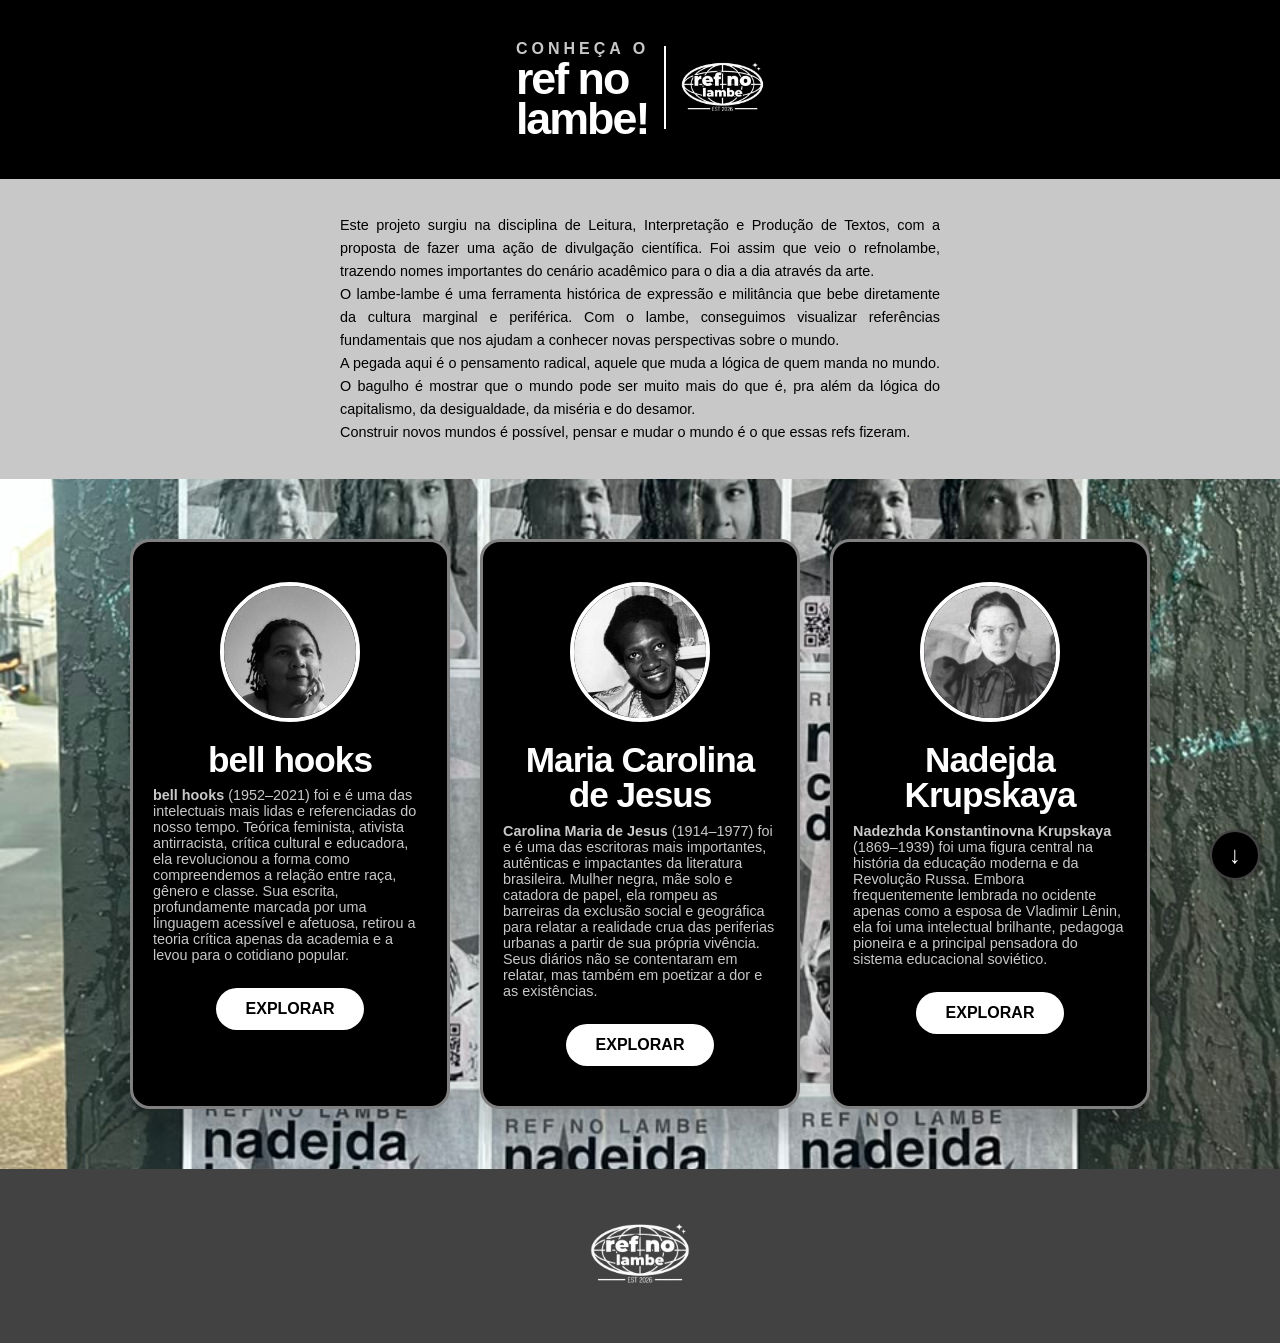
==== commit 158b4b36: "Alt: botao inteligente/Alt: background pagina inicial" ====
--- a/index.html
+++ b/index.html
@@ -64,7 +64,11 @@
                 <img src="assets/maria-carolina.jpeg" alt="Foto de Maria Carolina de Jesus" class="foto-cartao">
                 <div class="cartao-conteudo">
                     <h2>Maria Carolina de Jesus</h2>
-                    <p><b>Carolina Maria de Jesus</b> (1914–1977) foi e é uma das escritoras mais importantes, autênticas e impactantes da literatura brasileira. Mulher negra, mãe solo e catadora de papel, ela rompeu as barreiras da exclusão social e geográfica para relatar a realidade crua das periferias urbanas a partir de sua própria vivência. Seus diários não se contentaram em relatar, mas também em poetizar a dor e as existências.</p>
+                    <p><b>Carolina Maria de Jesus</b> (1914–1977) foi e é uma das escritoras mais importantes,
+                        autênticas e impactantes da literatura brasileira. Mulher negra, mãe solo e catadora de papel,
+                        ela rompeu as barreiras da exclusão social e geográfica para relatar a realidade crua das
+                        periferias urbanas a partir de sua própria vivência. Seus diários não se contentaram em relatar,
+                        mas também em poetizar a dor e as existências.</p>
                     <a href="maria-carolina-de-jesus.html" class="botao">Explorar</a>
                 </div>
             </article>
@@ -89,14 +93,13 @@
         </div>
     </main>
 
-    <!-- 4. Instrução -->
-    <div class="instrucao-destaque">
-        <p>Deslize para o lado para explorar &rarr;</p>
-    </div>
-
     <section class="bottom">
         <img src="assets/logo.png" alt="Logo Ref no Lambe" class="logo-base">
     </section>
+
+    <button id="btnScrollInteligente" class="btn-scroll">
+        ↓
+    </button>
 
     <script src="js/script.js"></script>
 </body>
--- a/css/style.css
+++ b/css/style.css
@@ -47,22 +47,6 @@
     color: var(--cor-fundo-geral); 
 }
 
-/* --- 4. CAIXA DE INSTRUÇÃO --- */
-.instrucao-destaque {
-    background-color: var(--cor-bloco-claro);
-    color: var(--cor-texto-escuro);
-    text-align: center;
-    padding: 15px 25px;
-    margin: 20px auto 30px;
-    width: 85%;
-    max-width: 400px;
-    border-radius: 50px;
-    font-family: Arial, sans-serif;
-    font-weight: bold;
-    font-size: 1rem;
-    box-shadow: 0 5px 15px rgba(0, 0, 0, 0.1);
-}
-
 .cabecalho-container {
     display: flex;
     align-items: center; 
@@ -94,7 +78,7 @@
 
 /* --- 5. O CARROSSEL E OS CARTÕES --- */
 .carrossel-swipe {
-    background-image: url('../assets/background-krups.png');
+    background-image: url('../assets/background-varios.jpeg');
     background-size: cover;
     background-position: center;
     display: flex;
@@ -117,7 +101,7 @@
     padding: 40px 20px;
     border: 3px solid var(--cor-elemento-medio);
     transition: transform 0.4s ease, opacity 0.4s ease, box-shadow 0.4s ease;
-    opacity: 0.5;
+    opacity: 0.9;
     transform: scale(0.9);
     text-align: center;
 }
@@ -136,7 +120,7 @@
 /* --- 6. ANIMAÇÃO DE FLUTUAÇÃO DO CARTÃO ATIVO --- */
 @keyframes flutuacao {
     0% { transform: scale(1.05) translateY(0px); }
-    50% { transform: scale(1.05) translateY(-15px); } 
+    50% { transform: scale(1.05) translateY(-5px); } 
     100% { transform: scale(1.05) translateY(0px); } 
 }
 
@@ -183,8 +167,7 @@
 
 /* --- 7. SEÇÃO SOBRE O PROJETO --- */
 .sobre-nos {
-    background-color: var(--cor-bloco-escuro);
-    color: var(--cor-fundo-geral);
+    background-color: var(--cor-bloco-claro);
     padding: 35px 25px;
 }
 
@@ -194,7 +177,7 @@
     font-size: 0.9rem;
     max-width: 600px;
     margin: 0 auto;
-    color: var(--cor-bloco-claro);
+    color: var(--cor-texto-escuro);
     text-align: justify;
 }
 
@@ -243,9 +226,9 @@
     position: sticky;
     top: 0;
     width: 100%;
-    height: 380px;
+    height: 450px;
     object-fit: cover;
-    object-position: center top;
+    object-position: center;
     z-index: 1;
     border: none;
     border-bottom: 3px solid var(--cor-bloco-escuro);
@@ -256,10 +239,10 @@
     position: relative;
     z-index: 2;
     background-color: var(--cor-fundo-geral);
-    padding: 40px 25px;
+    padding: 25px;
     border-radius: 24px 24px 0 0;
     box-shadow: 0 -15px 30px rgba(0, 0, 0, 0.15);
-    margin-top: -10px;
+    margin-top: -20px;
 }
 
 /* --- 9. OTIMIZAÇÃO PARA A VERSÃO WEB (DESKTOP) --- */
@@ -482,9 +465,9 @@
     transform: translateX(8px); 
 }
 
-/* --- 12. BOTÃO VOLTAR AO TOPO INTELIGENTE --- */
-
-.btn-topo {
+/* --- 12. BOTÃO DE SCROLL (DUPLA AÇÃO) --- */
+
+.btn-scroll {
     position: fixed;
     bottom: 20px;
     right: 20px;
@@ -501,19 +484,23 @@
     display: flex;
     align-items: center;
     justify-content: center;
-    opacity: 0;
-    visibility: hidden;
     box-shadow: 0 4px 15px rgba(0, 0, 0, 0.3);
-    transition: opacity 0.4s ease, visibility 0.4s ease, background-color 0.3s, transform 0.3s;
-}
-
-.btn-topo.visivel {
-    opacity: 1;
-    visibility: visible;
-}
-
-.btn-topo:hover {
-    background-color: var(--cor-bloco-escuro);
+    transition: background-color 0.3s, transform 0.3s;
+    animation: puloSuave 2s infinite;
+}
+
+@keyframes puloSuave {
+    0%, 20%, 50%, 80%, 100% { transform: translateY(0); }
+    40% { transform: translateY(-12px); }
+    60% { transform: translateY(-6px); }
+}
+
+.btn-scroll.modo-topo {
+    animation: none; 
+}
+
+.btn-scroll.modo-topo:hover {
     transform: translateY(-5px);
 }
 
+
